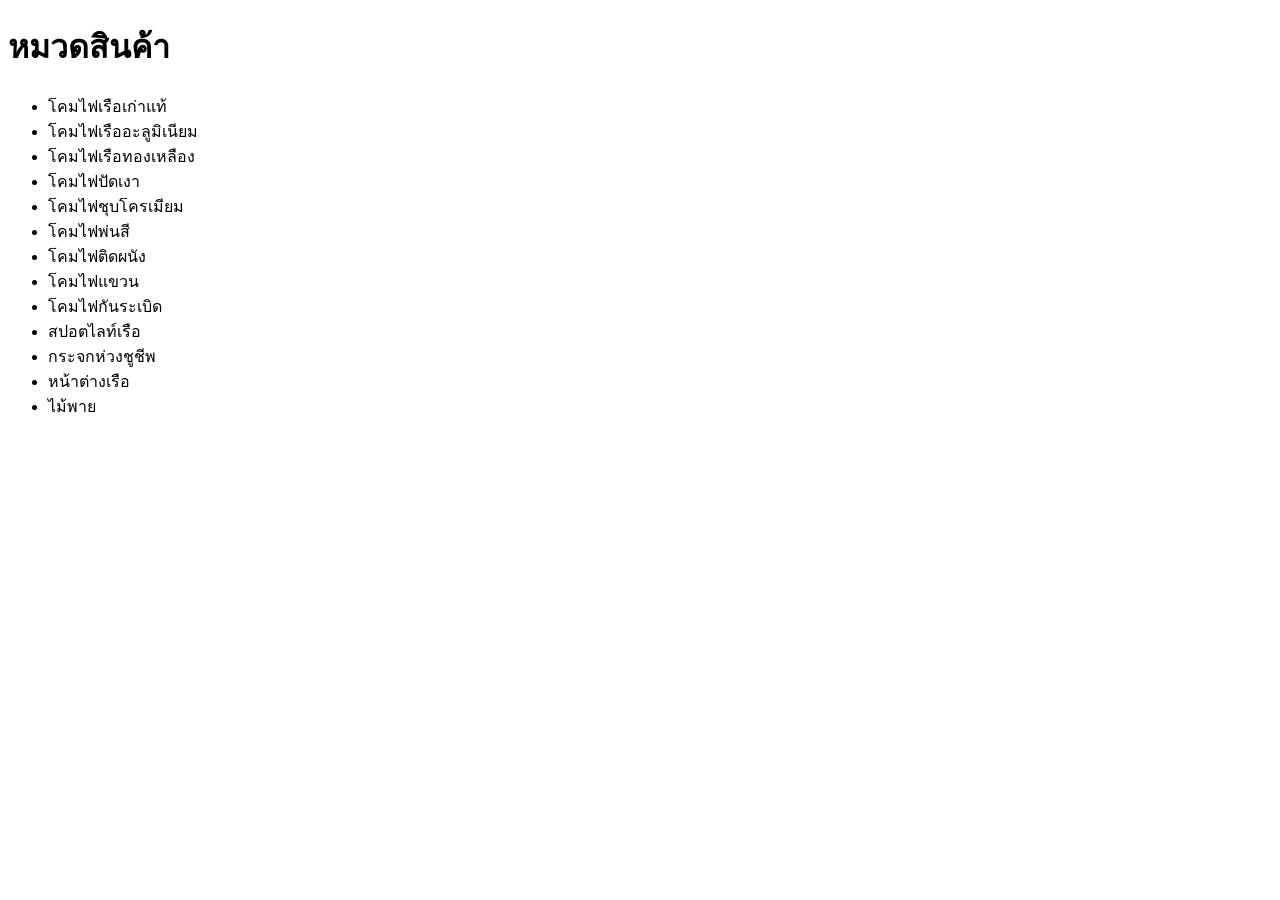
==== collections.html @ d9580306 "Create collections.html" ====
<!DOCTYPE html>
<html lang="th">
<head>
<meta charset="utf-8">
<title>หมวดสินค้า | Bang Saen Marine Loft</title>
</head>

<body>

<h1>หมวดสินค้า</h1>

<ul>
  
<li>โคมไฟเรือเก่าแท้</li>
<li>โคมไฟเรืออะลูมิเนียม</li>
<li>โคมไฟเรือทองเหลือง</li>
<li>โคมไฟปัดเงา</li>
<li>โคมไฟชุบโครเมียม</li>
<li>โคมไฟพ่นสี</li>
<li>โคมไฟติดผนัง</li>
<li>โคมไฟแขวน</li>
<li>โคมไฟกันระเบิด</li>
<li>สปอตไลท์เรือ</li>
<li>กระจกห่วงชูชีพ</li>
<li>หน้าต่างเรือ</li>
<li>ไม้พาย</li>
</ul>

</body>
</html>
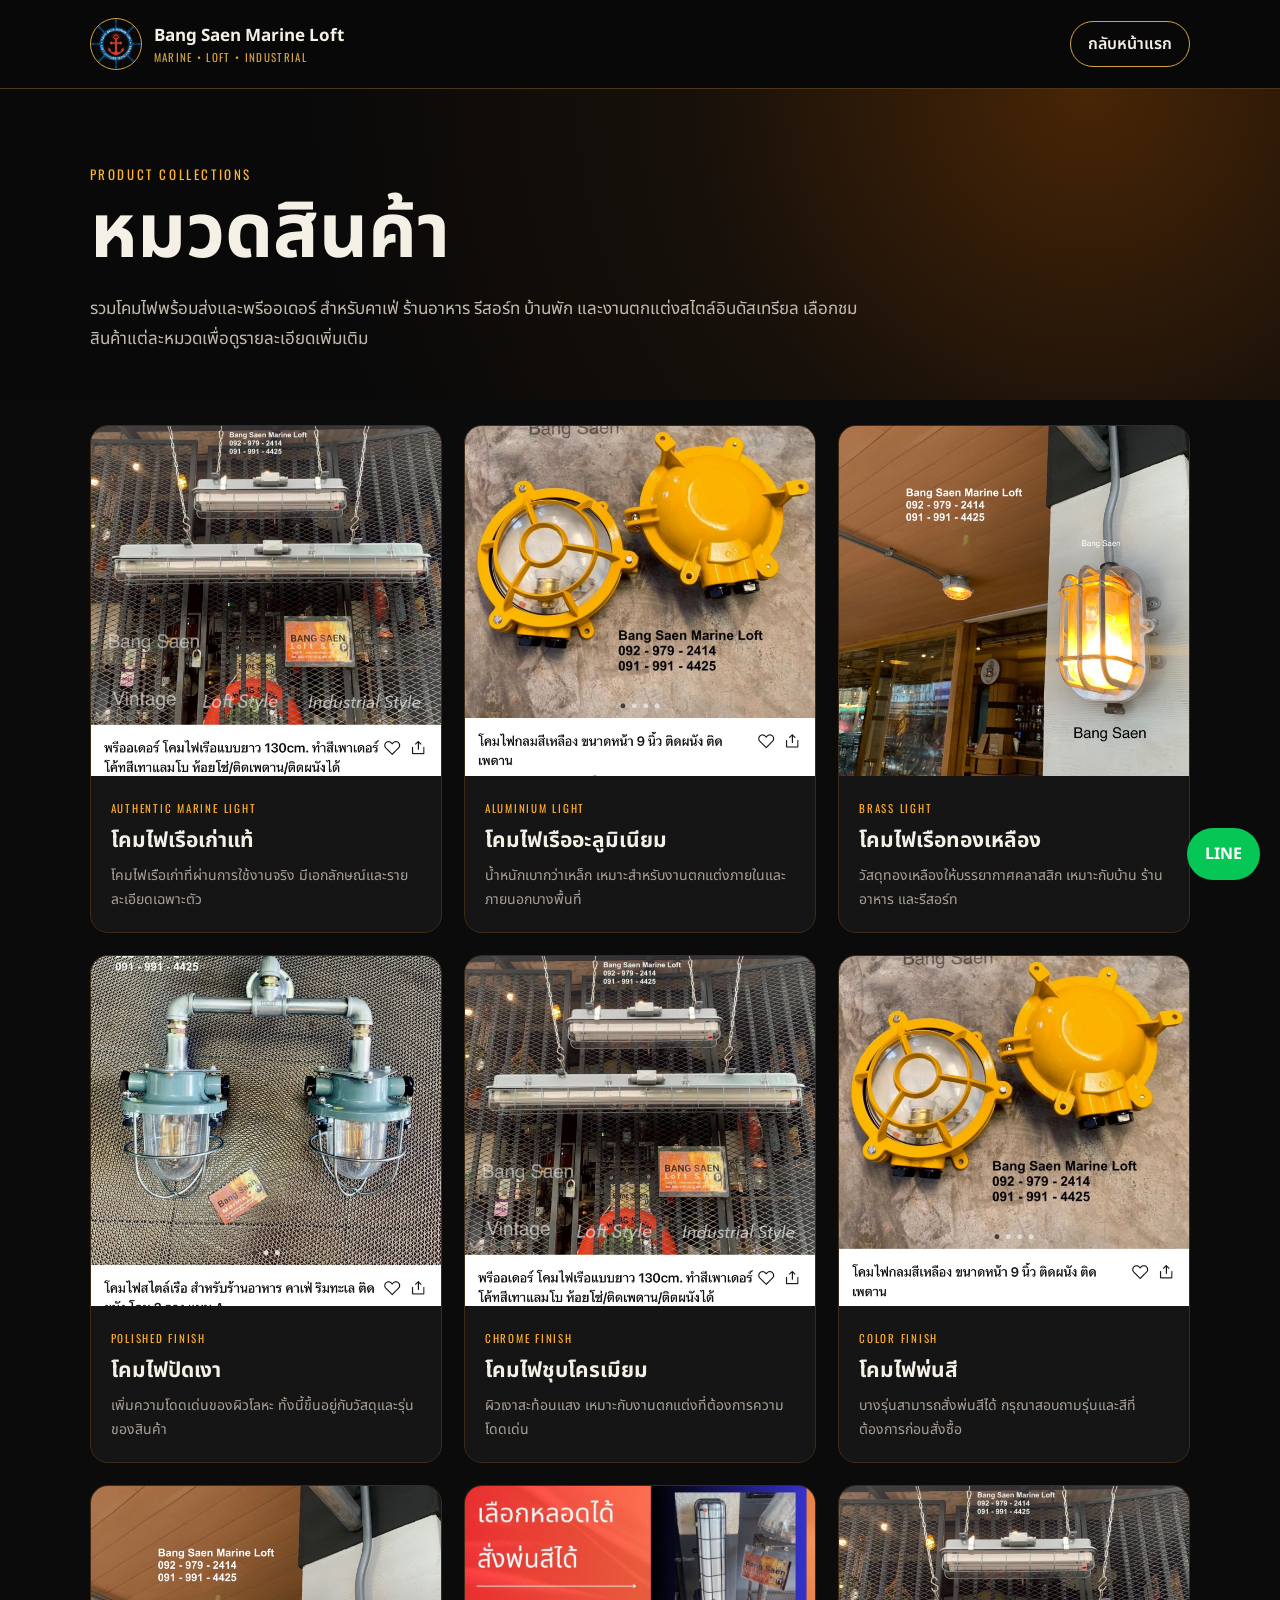
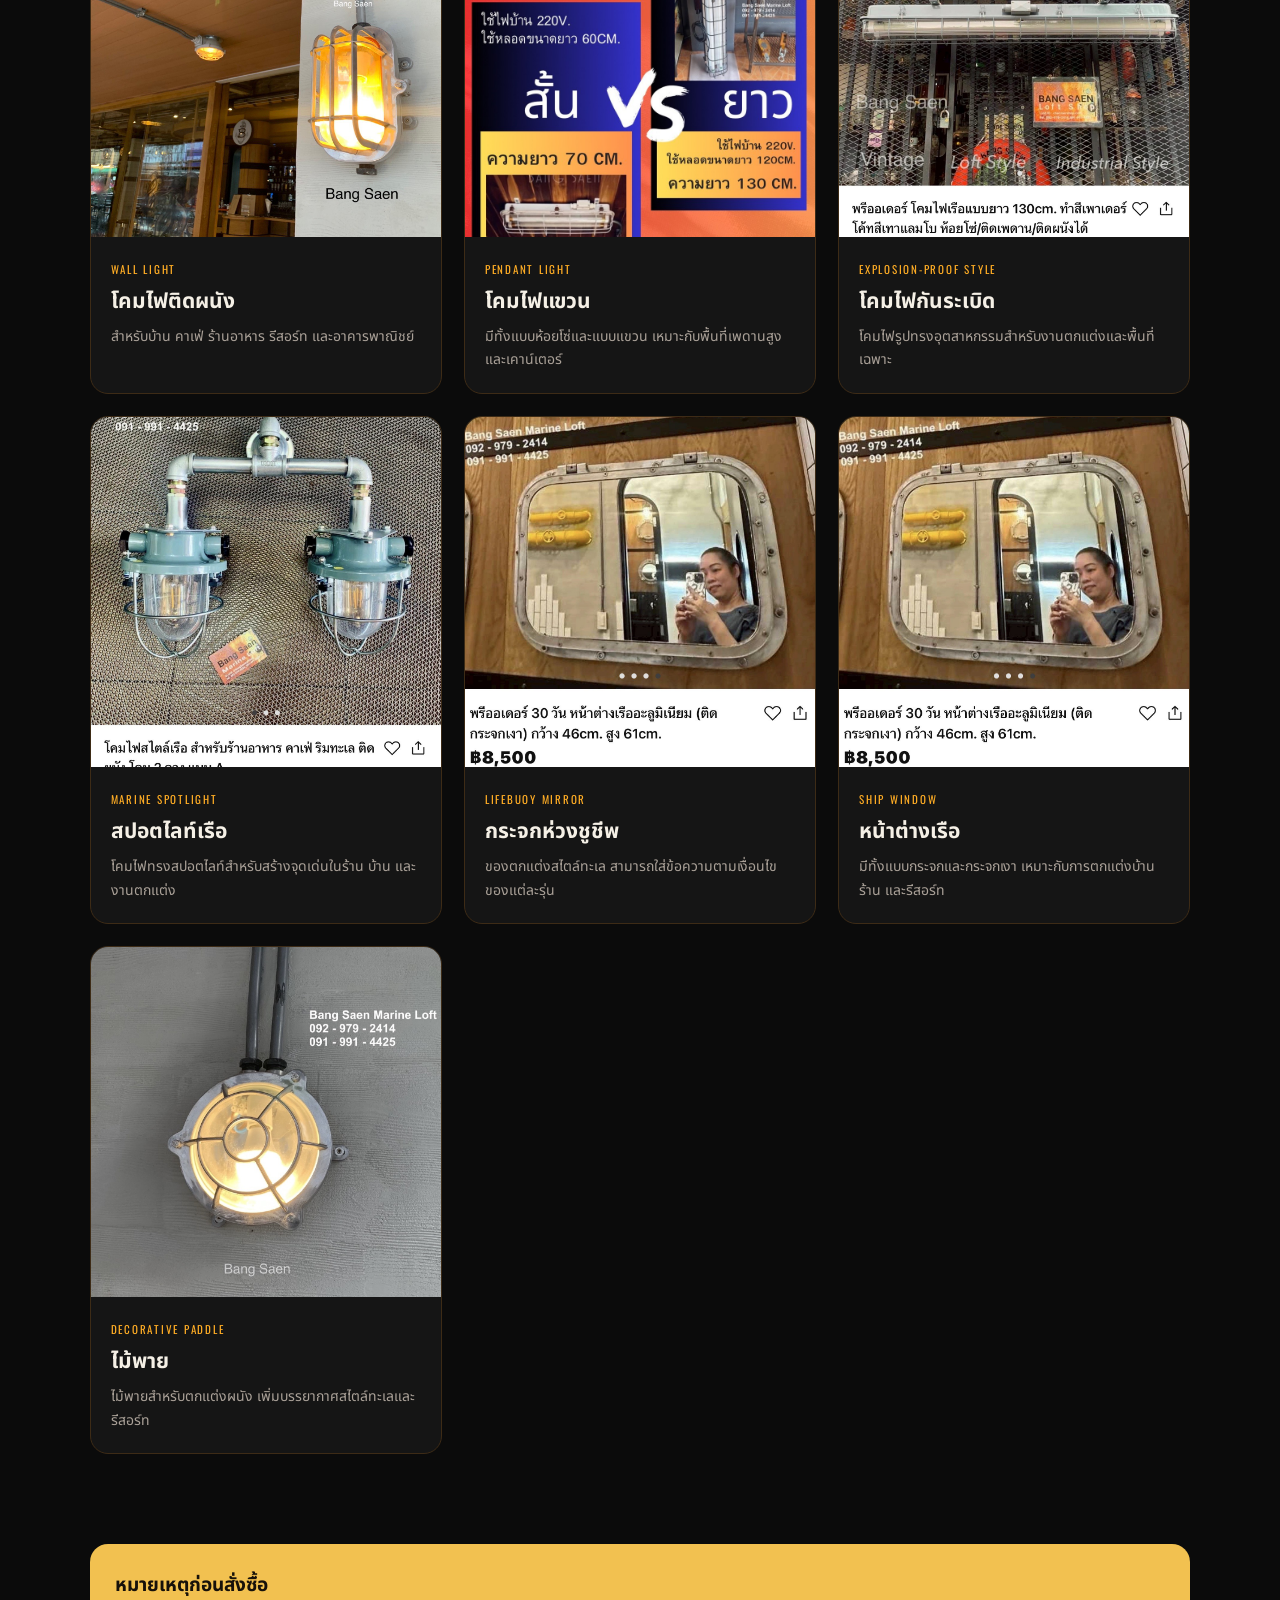
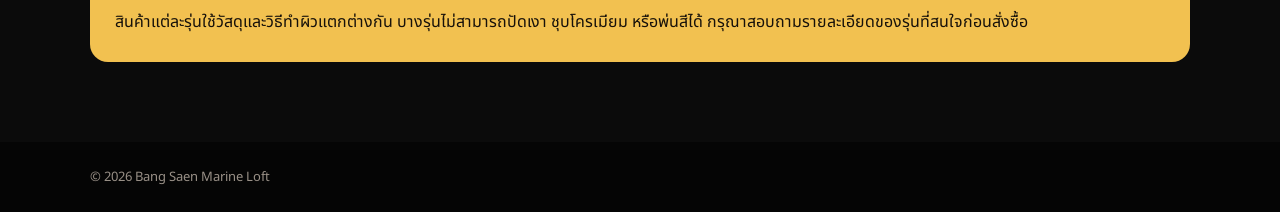
==== commit b809b272: "Create product collections page" ====
--- a/collections.html
+++ b/collections.html
@@ -1,30 +1,375 @@
 <!DOCTYPE html>
 <html lang="th">
 <head>
-<meta charset="utf-8">
-<title>หมวดสินค้า | Bang Saen Marine Loft</title>
+  <meta charset="utf-8">
+  <meta name="viewport" content="width=device-width, initial-scale=1">
+
+  <title>หมวดสินค้า | Bang Saen Marine Loft</title>
+
+  <link rel="preconnect" href="https://fonts.googleapis.com">
+  <link rel="preconnect" href="https://fonts.gstatic.com" crossorigin>
+  <link href="https://fonts.googleapis.com/css2?family=Noto+Sans+Thai:wght@400;500;600;700&family=Oswald:wght@500;600&display=swap" rel="stylesheet">
+
+  <style>
+    * {
+      box-sizing: border-box;
+    }
+
+    body {
+      margin: 0;
+      background: #0b0b0b;
+      color: #f5f0e6;
+      font-family: "Noto Sans Thai", sans-serif;
+    }
+
+    a {
+      color: inherit;
+      text-decoration: none;
+    }
+
+    .header {
+      display: flex;
+      align-items: center;
+      justify-content: space-between;
+      padding: 18px 7vw;
+      background: #080808;
+      border-bottom: 1px solid #4c3518;
+    }
+
+    .brand {
+      display: flex;
+      align-items: center;
+      gap: 12px;
+    }
+
+    .brand img {
+      width: 52px;
+      height: 52px;
+      border-radius: 50%;
+      border: 1px solid #d3a343;
+      object-fit: cover;
+    }
+
+    .brand b {
+      display: block;
+      font-size: 17px;
+    }
+
+    .brand small {
+      display: block;
+      color: #d3a343;
+      font-family: Oswald, sans-serif;
+      letter-spacing: 0.12em;
+      font-size: 11px;
+    }
+
+    .back {
+      padding: 10px 17px;
+      border: 1px solid #d3a343;
+      border-radius: 999px;
+      font-weight: 600;
+    }
+
+    .hero {
+      padding: 75px 7vw 45px;
+      background:
+        radial-gradient(circle at 85% 0, #482506 0, #17100a 35%, #090909 70%);
+    }
+
+    .eyebrow {
+      margin: 0;
+      color: #ffb52e;
+      font-family: Oswald, sans-serif;
+      font-size: 13px;
+      letter-spacing: 0.2em;
+    }
+
+    h1 {
+      margin: 8px 0 18px;
+      font-size: clamp(42px, 6vw, 76px);
+      line-height: 1.1;
+    }
+
+    .intro {
+      max-width: 780px;
+      margin: 0;
+      color: #c5bbad;
+      font-size: 17px;
+      line-height: 1.8;
+    }
+
+    .categories {
+      padding: 25px 7vw 90px;
+      display: grid;
+      grid-template-columns: repeat(3, 1fr);
+      gap: 22px;
+      background: #0b0b0b;
+    }
+
+    .card {
+      overflow: hidden;
+      background: #151515;
+      border: 1px solid #3d2b16;
+      border-radius: 18px;
+      transition: 0.25s;
+    }
+
+    .card:hover {
+      transform: translateY(-5px);
+      border-color: #d3a343;
+    }
+
+    .card img {
+      display: block;
+      width: 100%;
+      aspect-ratio: 1 / 1;
+      object-fit: cover;
+    }
+
+    .card-copy {
+      padding: 20px;
+    }
+
+    .card small {
+      color: #ffad25;
+      font-family: Oswald, sans-serif;
+      font-size: 11px;
+      letter-spacing: 0.16em;
+    }
+
+    .card h2 {
+      margin: 5px 0 8px;
+      font-size: 21px;
+    }
+
+    .card p {
+      min-height: 48px;
+      margin: 0;
+      color: #aaa198;
+      font-size: 14px;
+      line-height: 1.7;
+    }
+
+    .notice {
+      margin: 0 7vw 80px;
+      padding: 25px;
+      background: #f2c150;
+      color: #17110a;
+      border-radius: 18px;
+      line-height: 1.8;
+    }
+
+    .notice b {
+      display: block;
+      margin-bottom: 5px;
+      font-size: 19px;
+    }
+
+    footer {
+      padding: 25px 7vw;
+      background: #050505;
+      color: #999087;
+      font-size: 13px;
+    }
+
+    .line {
+      position: fixed;
+      right: 20px;
+      bottom: 20px;
+      padding: 14px 18px;
+      background: #06c755;
+      color: white;
+      border-radius: 999px;
+      font-weight: 700;
+    }
+
+    @media (max-width: 900px) {
+      .categories {
+        grid-template-columns: repeat(2, 1fr);
+      }
+    }
+
+    @media (max-width: 600px) {
+      .header {
+        padding: 15px 20px;
+      }
+
+      .brand small {
+        display: none;
+      }
+
+      .hero {
+        padding: 55px 22px 30px;
+      }
+
+      .categories {
+        padding: 20px 22px 70px;
+        grid-template-columns: 1fr;
+      }
+
+      .notice {
+        margin: 0 22px 65px;
+      }
+    }
+  </style>
 </head>
 
 <body>
 
-<h1>หมวดสินค้า</h1>
-
-<ul>
-  
-<li>โคมไฟเรือเก่าแท้</li>
-<li>โคมไฟเรืออะลูมิเนียม</li>
-<li>โคมไฟเรือทองเหลือง</li>
-<li>โคมไฟปัดเงา</li>
-<li>โคมไฟชุบโครเมียม</li>
-<li>โคมไฟพ่นสี</li>
-<li>โคมไฟติดผนัง</li>
-<li>โคมไฟแขวน</li>
-<li>โคมไฟกันระเบิด</li>
-<li>สปอตไลท์เรือ</li>
-<li>กระจกห่วงชูชีพ</li>
-<li>หน้าต่างเรือ</li>
-<li>ไม้พาย</li>
-</ul>
+  <header class="header">
+    <a class="brand" href="index.html">
+      <img src="assets/images/logo.png" alt="Bang Saen Marine Loft">
+      <span>
+        <b>Bang Saen Marine Loft</b>
+        <small>MARINE • LOFT • INDUSTRIAL</small>
+      </span>
+    </a>
+
+    <a class="back" href="index.html">กลับหน้าแรก</a>
+  </header>
+
+  <section class="hero">
+    <p class="eyebrow">PRODUCT COLLECTIONS</p>
+    <h1>หมวดสินค้า</h1>
+
+    <p class="intro">
+      รวมโคมไฟพร้อมส่งและพรีออเดอร์ สำหรับคาเฟ่ ร้านอาหาร รีสอร์ท บ้านพัก
+      และงานตกแต่งสไตล์อินดัสเทรียล เลือกชมสินค้าแต่ละหมวดเพื่อดูรายละเอียดเพิ่มเติม
+    </p>
+  </section>
+
+  <main class="categories">
+
+    <article class="card">
+      <img src="assets/images/product-long.jpg" alt="โคมไฟเรือเก่าแท้">
+      <div class="card-copy">
+        <small>AUTHENTIC MARINE LIGHT</small>
+        <h2>โคมไฟเรือเก่าแท้</h2>
+        <p>โคมไฟเรือเก่าที่ผ่านการใช้งานจริง มีเอกลักษณ์และรายละเอียดเฉพาะตัว</p>
+      </div>
+    </article>
+
+    <article class="card">
+      <img src="assets/images/product-yellow.jpg" alt="โคมไฟเรืออะลูมิเนียม">
+      <div class="card-copy">
+        <small>ALUMINIUM LIGHT</small>
+        <h2>โคมไฟเรืออะลูมิเนียม</h2>
+        <p>น้ำหนักเบากว่าเหล็ก เหมาะสำหรับงานตกแต่งภายในและภายนอกบางพื้นที่</p>
+      </div>
+    </article>
+
+    <article class="card">
+      <img src="assets/images/install-wall.jpg" alt="โคมไฟเรือทองเหลือง">
+      <div class="card-copy">
+        <small>BRASS LIGHT</small>
+        <h2>โคมไฟเรือทองเหลือง</h2>
+        <p>วัสดุทองเหลืองให้บรรยากาศคลาสสิก เหมาะกับบ้าน ร้านอาหาร และรีสอร์ท</p>
+      </div>
+    </article>
+
+    <article class="card">
+      <img src="assets/images/product-double.jpg" alt="โคมไฟปัดเงา">
+      <div class="card-copy">
+        <small>POLISHED FINISH</small>
+        <h2>โคมไฟปัดเงา</h2>
+        <p>เพิ่มความโดดเด่นของผิวโลหะ ทั้งนี้ขึ้นอยู่กับวัสดุและรุ่นของสินค้า</p>
+      </div>
+    </article>
+
+    <article class="card">
+      <img src="assets/images/product-long.jpg" alt="โคมไฟชุบโครเมียม">
+      <div class="card-copy">
+        <small>CHROME FINISH</small>
+        <h2>โคมไฟชุบโครเมียม</h2>
+        <p>ผิวเงาสะท้อนแสง เหมาะกับงานตกแต่งที่ต้องการความโดดเด่น</p>
+      </div>
+    </article>
+
+    <article class="card">
+      <img src="assets/images/product-yellow.jpg" alt="โคมไฟพ่นสี">
+      <div class="card-copy">
+        <small>COLOR FINISH</small>
+        <h2>โคมไฟพ่นสี</h2>
+        <p>บางรุ่นสามารถสั่งพ่นสีได้ กรุณาสอบถามรุ่นและสีที่ต้องการก่อนสั่งซื้อ</p>
+      </div>
+    </article>
+
+    <article class="card">
+      <img src="assets/images/install-wall.jpg" alt="โคมไฟติดผนัง">
+      <div class="card-copy">
+        <small>WALL LIGHT</small>
+        <h2>โคมไฟติดผนัง</h2>
+        <p>สำหรับบ้าน คาเฟ่ ร้านอาหาร รีสอร์ท และอาคารพาณิชย์</p>
+      </div>
+    </article>
+
+    <article class="card">
+      <img src="assets/images/product-chain.jpg" alt="โคมไฟแขวน">
+      <div class="card-copy">
+        <small>PENDANT LIGHT</small>
+        <h2>โคมไฟแขวน</h2>
+        <p>มีทั้งแบบห้อยโซ่และแบบแขวน เหมาะกับพื้นที่เพดานสูงและเคาน์เตอร์</p>
+      </div>
+    </article>
+
+    <article class="card">
+      <img src="assets/images/product-long.jpg" alt="โคมไฟกันระเบิด">
+      <div class="card-copy">
+        <small>EXPLOSION-PROOF STYLE</small>
+        <h2>โคมไฟกันระเบิด</h2>
+        <p>โคมไฟรูปทรงอุตสาหกรรมสำหรับงานตกแต่งและพื้นที่เฉพาะ</p>
+      </div>
+    </article>
+
+    <article class="card">
+      <img src="assets/images/product-double.jpg" alt="สปอตไลท์เรือ">
+      <div class="card-copy">
+        <small>MARINE SPOTLIGHT</small>
+        <h2>สปอตไลท์เรือ</h2>
+        <p>โคมไฟทรงสปอตไลท์สำหรับสร้างจุดเด่นในร้าน บ้าน และงานตกแต่ง</p>
+      </div>
+    </article>
+
+    <article class="card">
+      <img src="assets/images/product-mirror.jpg" alt="กระจกห่วงชูชีพ">
+      <div class="card-copy">
+        <small>LIFEBUOY MIRROR</small>
+        <h2>กระจกห่วงชูชีพ</h2>
+        <p>ของตกแต่งสไตล์ทะเล สามารถใส่ข้อความตามเงื่อนไขของแต่ละรุ่น</p>
+      </div>
+    </article>
+
+    <article class="card">
+      <img src="assets/images/product-mirror.jpg" alt="หน้าต่างเรือ">
+      <div class="card-copy">
+        <small>SHIP WINDOW</small>
+        <h2>หน้าต่างเรือ</h2>
+        <p>มีทั้งแบบกระจกและกระจกเงา เหมาะกับการตกแต่งบ้าน ร้าน และรีสอร์ท</p>
+      </div>
+    </article>
+
+    <article class="card">
+      <img src="assets/images/install-round.jpg" alt="ไม้พายตกแต่ง">
+      <div class="card-copy">
+        <small>DECORATIVE PADDLE</small>
+        <h2>ไม้พาย</h2>
+        <p>ไม้พายสำหรับตกแต่งผนัง เพิ่มบรรยากาศสไตล์ทะเลและรีสอร์ท</p>
+      </div>
+    </article>
+
+  </main>
+
+  <section class="notice">
+    <b>หมายเหตุก่อนสั่งซื้อ</b>
+    สินค้าแต่ละรุ่นใช้วัสดุและวิธีทำผิวแตกต่างกัน บางรุ่นไม่สามารถปัดเงา
+    ชุบโครเมียม หรือพ่นสีได้ กรุณาสอบถามรายละเอียดของรุ่นที่สนใจก่อนสั่งซื้อ
+  </section>
+
+  <footer>
+    © 2026 Bang Saen Marine Loft
+  </footer>
+
+  <a class="line" href="https://line.me/R/ti/p/@BangSaenLoftShop">LINE</a>
 
 </body>
 </html>
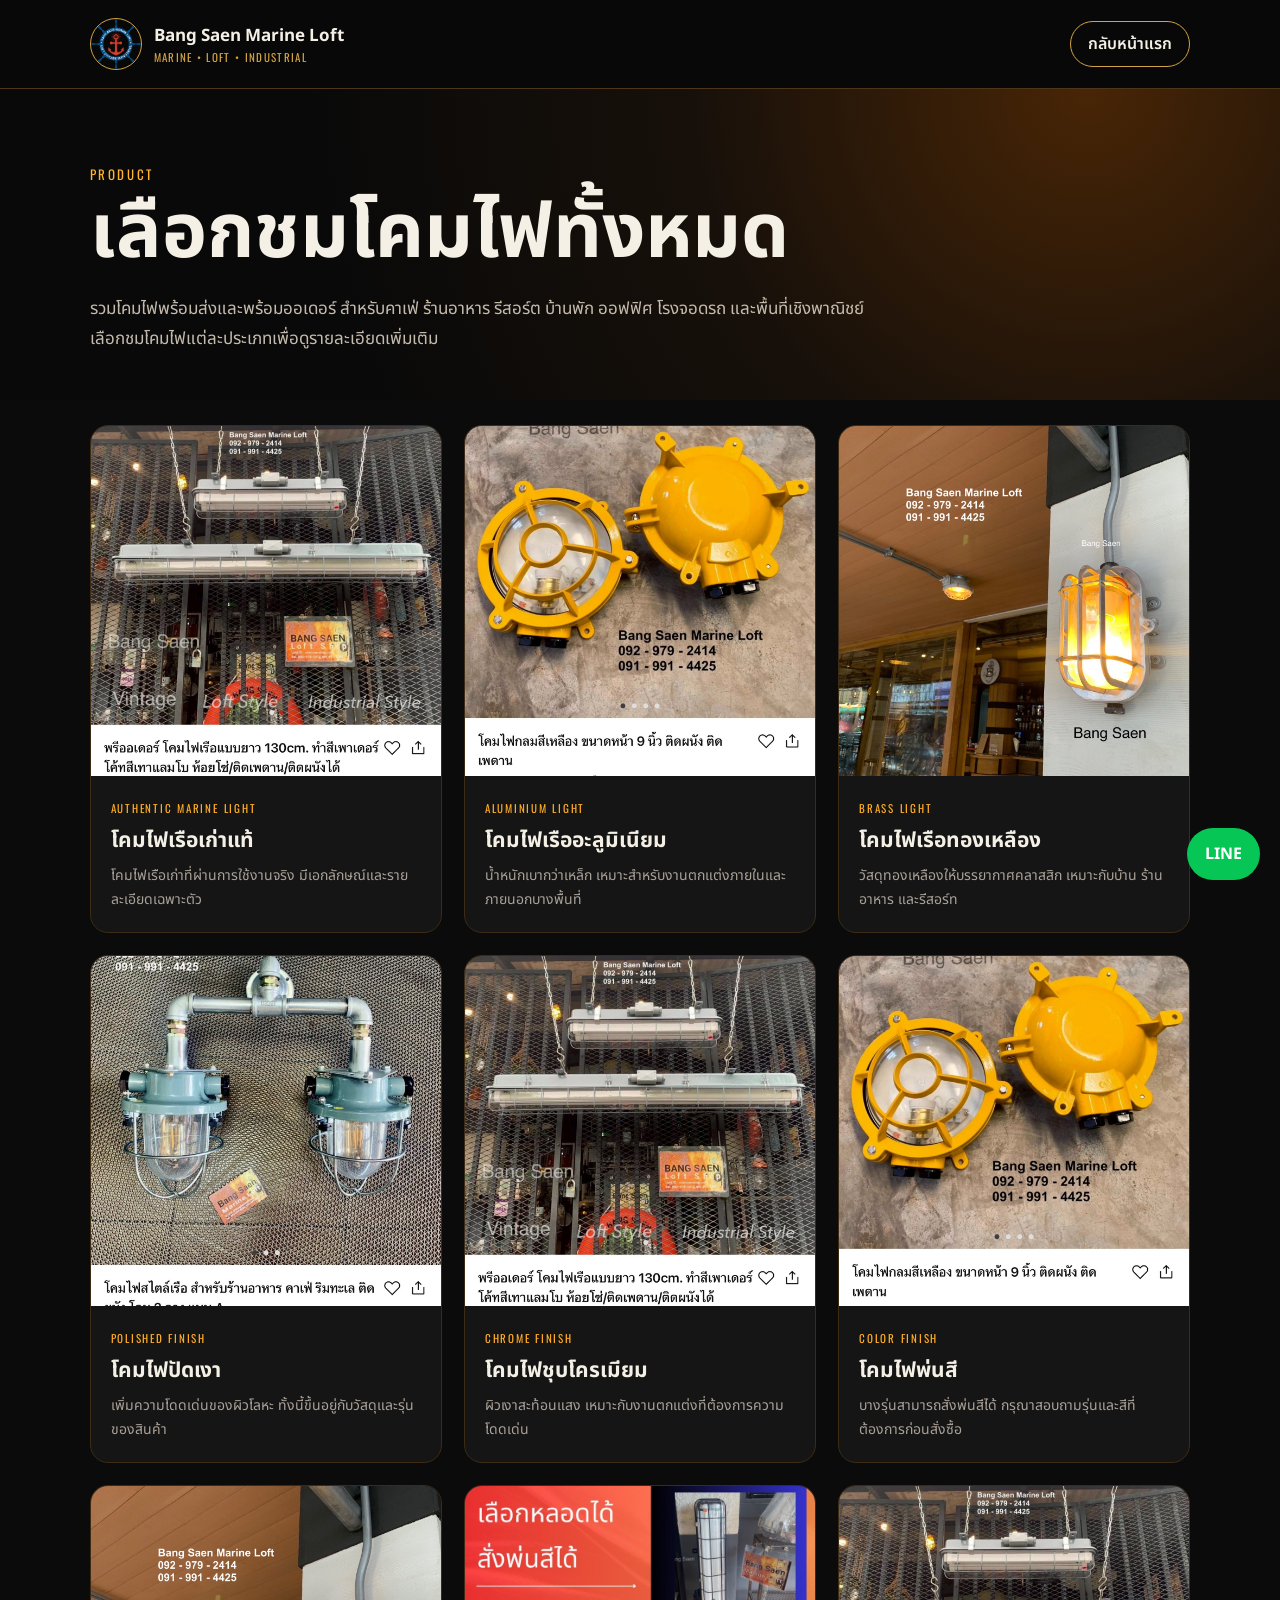
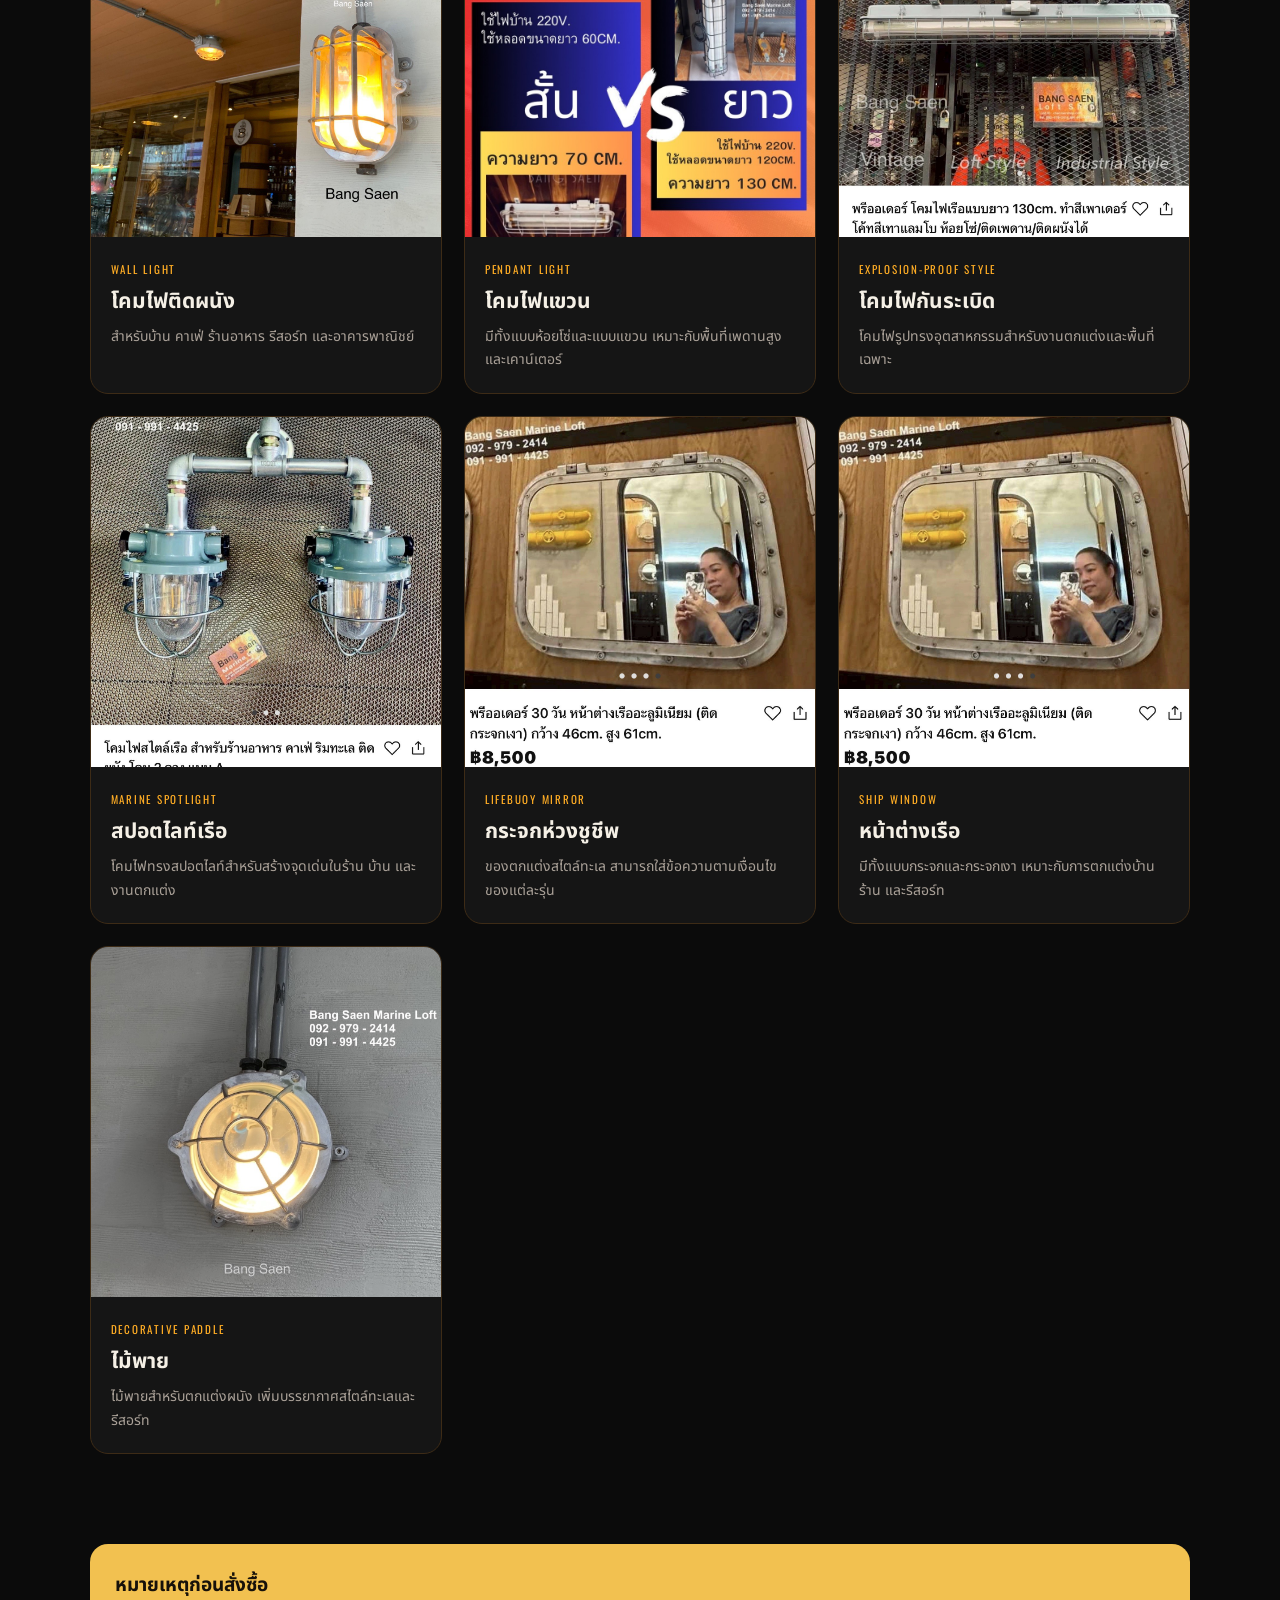
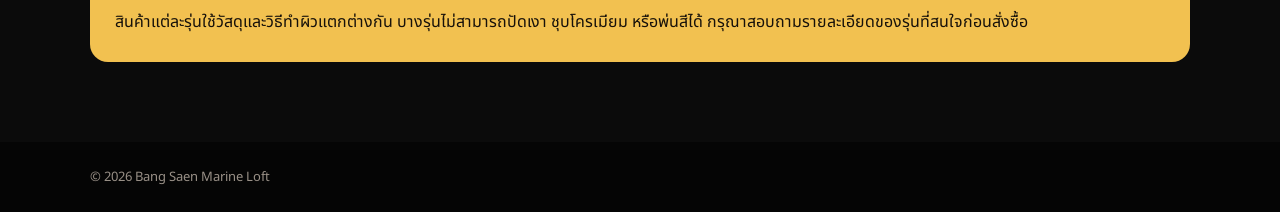
==== commit 4c1732c2: "Update collections.html" ====
--- a/collections.html
+++ b/collections.html
@@ -4,7 +4,7 @@
   <meta charset="utf-8">
   <meta name="viewport" content="width=device-width, initial-scale=1">
 
-  <title>หมวดสินค้า | Bang Saen Marine Loft</title>
+  <title>เลือกชมโคมไฟทั้งหมด | Bang Saen Marine Loft</title>
 
   <link rel="preconnect" href="https://fonts.googleapis.com">
   <link rel="preconnect" href="https://fonts.gstatic.com" crossorigin>
@@ -229,13 +229,12 @@
   </header>
 
   <section class="hero">
-    <p class="eyebrow">PRODUCT COLLECTIONS</p>
-    <h1>หมวดสินค้า</h1>
+    <p class="eyebrow">PRODUCT</p>
+    <h1>เลือกชมโคมไฟทั้งหมด</h1>
 
     <p class="intro">
-      รวมโคมไฟพร้อมส่งและพรีออเดอร์ สำหรับคาเฟ่ ร้านอาหาร รีสอร์ท บ้านพัก
-      และงานตกแต่งสไตล์อินดัสเทรียล เลือกชมสินค้าแต่ละหมวดเพื่อดูรายละเอียดเพิ่มเติม
-    </p>
+รวมโคมไฟพร้อมส่งและพร้อมออเดอร์ สำหรับคาเฟ่ ร้านอาหาร รีสอร์ต บ้านพัก ออฟฟิศ โรงจอดรถ และพื้นที่เชิงพาณิชย์ เลือกชมโคมไฟแต่ละประเภทเพื่อดูรายละเอียดเพิ่มเติม
+</p>
   </section>
 
   <main class="categories">
